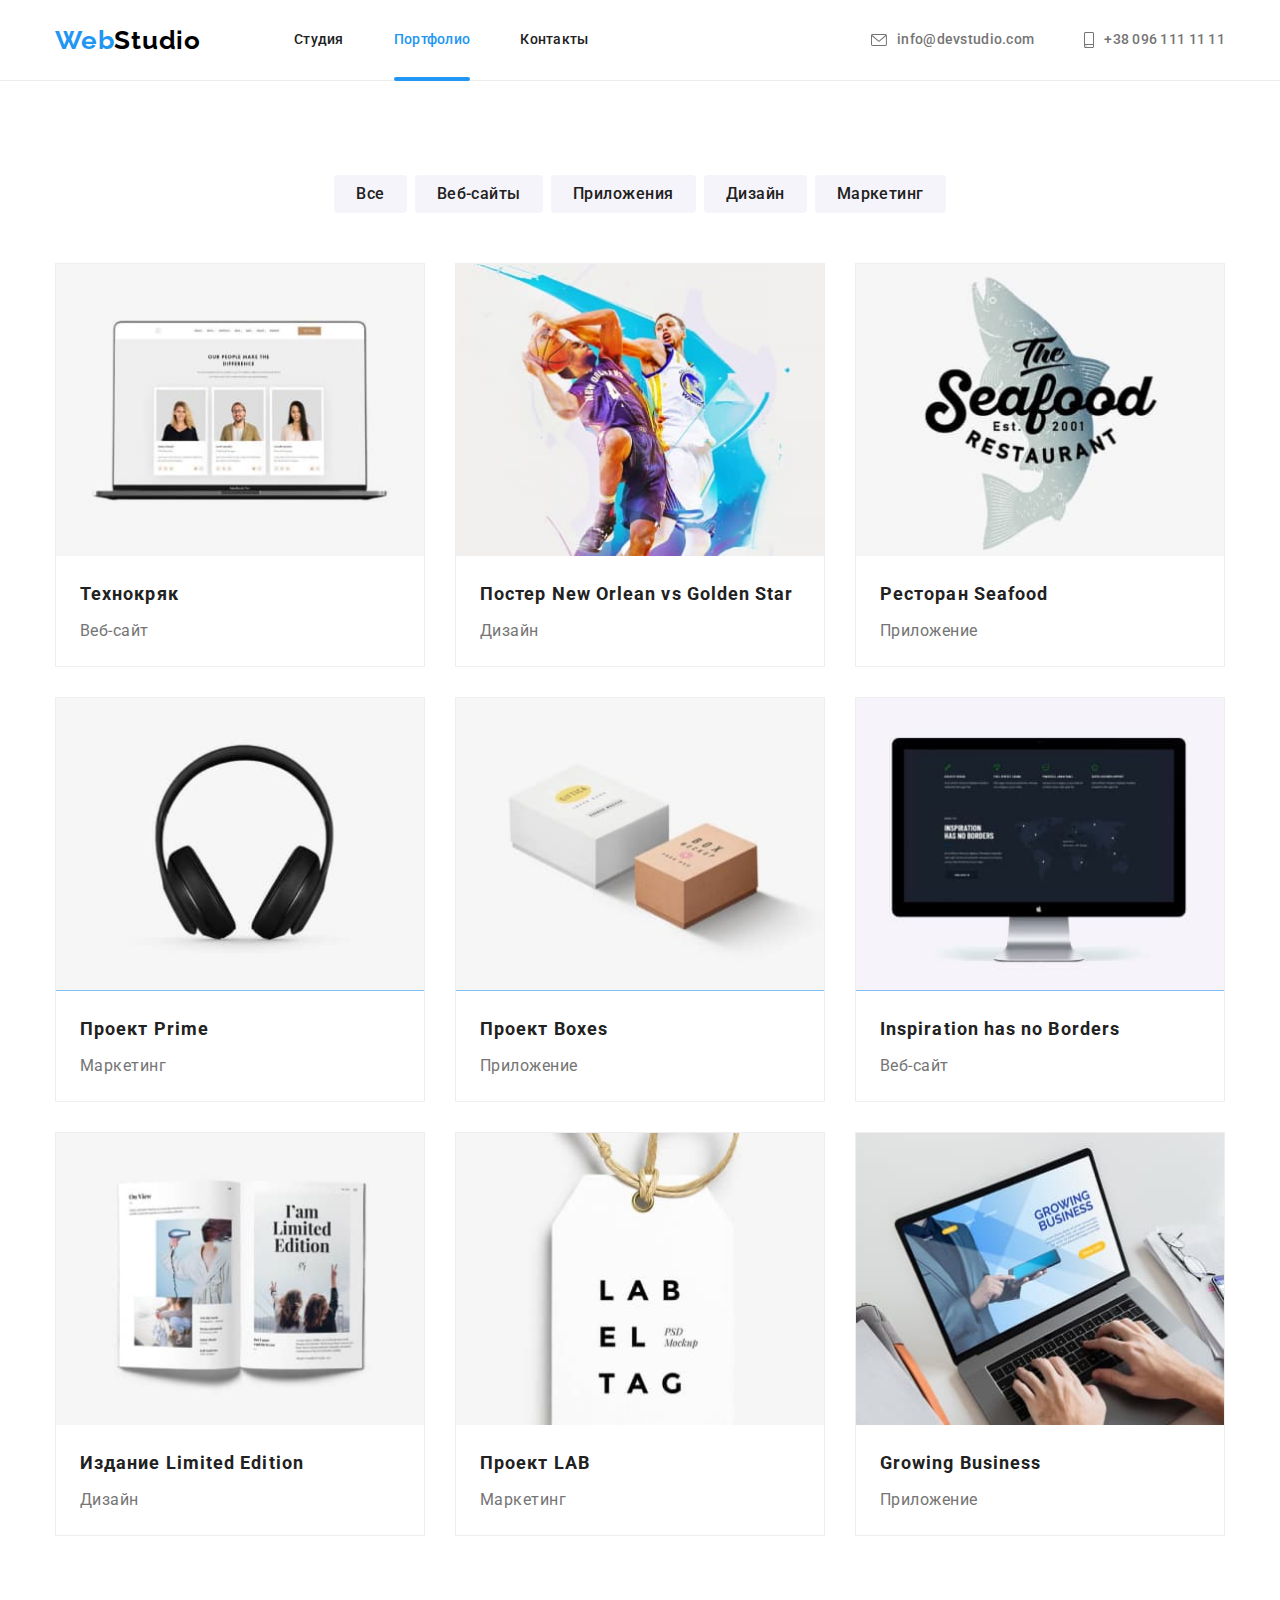
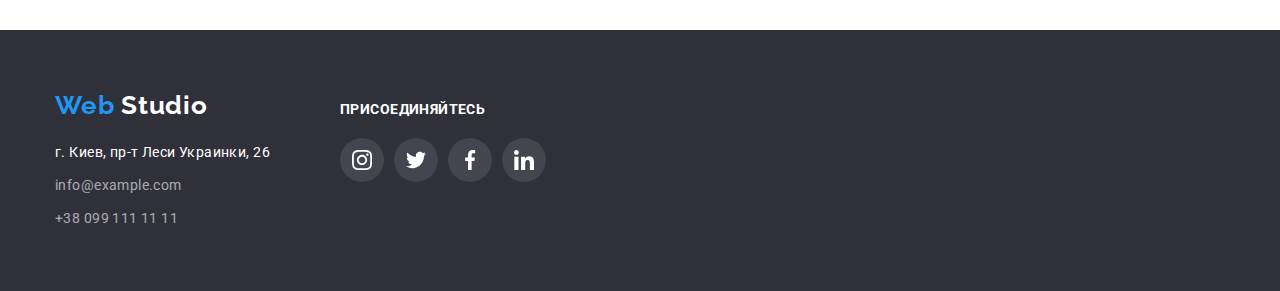
==== portfolio.html @ a2889d7c "домашка 6" ====
<!DOCTYPE html>
<html lang="ru">
  <head>
    <meta charset="UTF-8" />
    <meta http-equiv="X-UA-Compatible" content="IE=edge" />
    <meta name="viewport" content="width=device-width, initial-scale=1.0" />
    <title>Document</title>
    <link rel="preconnect" href="https://fonts.googleapis.com" />
    <link rel="preconnect" href="https://fonts.gstatic.com" crossorigin />
    <link
      href="https://fonts.googleapis.com/css2?family=Raleway:wght@700&family=Roboto:wght@400;500;700;900&display=swap"
      rel="stylesheet"
    />
    <link
      rel="stylesheet"
      href="https://cdnjs.cloudflare.com/ajax/libs/modern-normalize/1.1.0/modern-normalize.min.css"
    />
    <link rel="stylesheet" href="./css/styles.css" />
  </head>
  <body>
    <!--ШАПКА-->
    <header class="header">
      <div class="container">
        <a class="header-link-main link" href=""
          >Web<span class="header-color">Studio</span></a
        >
        <nav class="header-navigation">
          <ul class="header-list list">
            <li class="header-item">
              <a class="header-link link" href="./index.html">Студия</a>
            </li>
            <li class="header-item">
              <a class="header-link link current" href="">Портфолио</a>
            </li>
            <li class="header-item">
              <a class="header-link link" href="">Контакты</a>
            </li>
          </ul>
        </nav>
        <ul class="header-list-contacts list">
          <li>
            <a class="header-link-mail link" href="">
              <svg class="link-mail-icon" width="16" height="12">
                <use href="./img/symbol-defs.svg#icon-envelope-hover"></use>
              </svg>
              info@devstudio.com</a
            >
          </li>
          <li>
            <a class="header-link-tel link" href="">
              <svg class="link-tel-icon" width="10" height="16">
                <use href="./img/symbol-defs.svg#icon-smartphone"></use>
              </svg>
              +38 096 111 11 11</a
            >
          </li>
        </ul>
      </div>
    </header>
    <!--ПОРТФОЛИО-->
    <main>
      <section class="section-portfolio">
        <div class="container">
          <h1 class="visually-hidden">Портфолио</h1>
          <ul class="section-portfolio-list list">
            <li class="section-portfolio-item">
              <button class="section-portfolio-btn" type="button">Все</button>
            </li>
            <li class="section-portfolio-item">
              <button class="section-portfolio-btn" type="button">
                Веб-сайты
              </button>
            </li>
            <li class="section-portfolio-item">
              <button class="section-portfolio-btn" type="button">
                Приложения
              </button>
            </li>
            <li class="section-portfolio-item">
              <button class="section-portfolio-btn" type="button">
                Дизайн
              </button>
            </li>
            <li class="section-portfolio-item">
              <button class="section-portfolio-btn" type="button">
                Маркетинг
              </button>
            </li>
          </ul>
        </div>
        <div class="container">
          <ul class="section-portfolio-list-second list">
            <li class="section-portfolio-item-second">
              <a class="section-portfolio-link link" href="">
                <div class="portfolio-wrap">
                  <img
                    class="section-portfolio-item-photo"
                    src="./img/portfolio-img1.jpg"
                    alt="ноутбук"
                    width="370"
                  />
                  <p class="portfolio-link-text">
                    Ресурс предлагает комплексные предложения с разным уровнем
                    функционала и сервисов. Все это позволит посетителю получить
                    исчерпывающие сведения о компании или частном лице.
                  </p>
                </div>
                <div class="portfolio-name">
                  <h2 class="section-portfolio-title">Технокряк</h2>
                  <p class="section-portfolio-text">Веб-сайт</p>
                </div>
              </a>
            </li>
            <li class="section-portfolio-item-second">
              <a class="section-portfolio-link link" href="">
                <div class="portfolio-wrap">
                  <img
                    class="section-portfolio-item-photo"
                    src="./img/portfolio-img2.jpg"
                    alt="баскетболисты"
                    width="370"
                  />
                  <p class="portfolio-link-text">
                    Ресурс предлагает комплексные предложения с разным уровнем
                    функционала и сервисов. Все это позволит посетителю получить
                    исчерпывающие сведения о компании или частном лице.
                  </p>
                </div>
                <div class="portfolio-name">
                  <h2 class="section-portfolio-title">
                    Постер New Orlean vs Golden Star
                  </h2>
                  <p class="section-portfolio-text">Дизайн</p>
                </div>
              </a>
            </li>

            <li class="section-portfolio-item-second">
              <a class="section-portfolio-link link" href="">
                <div class="portfolio-wrap">
                  <img
                    class="section-portfolio-item-photo"
                    src="./img/portfolio-img3.jpg"
                    alt="название ресторана"
                    width="370"
                  />
                  <p class="portfolio-link-text">
                    Ресурс предлагает комплексные предложения с разным уровнем
                    функционала и сервисов. Все это позволит посетителю получить
                    исчерпывающие сведения о компании или частном лице.
                  </p>
                </div>
                <div class="portfolio-name">
                  <h2 class="section-portfolio-title">Ресторан Seafood</h2>
                  <p class="section-portfolio-text">Приложение</p>
                </div>
              </a>
            </li>
            <li class="section-portfolio-item-second">
              <a class="section-portfolio-link link" href="">
                <div class="portfolio-wrap">
                  <img
                    class="section-portfolio-item-photo"
                    src="./img/portfolio-img4.jpg"
                    alt="наушники"
                    width="370"
                  />
                  <p class="portfolio-link-text">
                    Ресурс предлагает комплексные предложения с разным уровнем
                    функционала и сервисов. Все это позволит посетителю получить
                    исчерпывающие сведения о компании или частном лице.
                  </p>
                </div>
                <div class="portfolio-name">
                  <h2 class="section-portfolio-title">Проект Prime</h2>
                  <p class="section-portfolio-text">Маркетинг</p>
                </div>
              </a>
            </li>
            <li class="section-portfolio-item-second">
              <a class="section-portfolio-link link" href="">
                <div class="portfolio-wrap">
                  <img
                    class="section-portfolio-item-photo"
                    src="./img/portfolio-img5.jpg"
                    alt="коробки"
                    width="370"
                  />
                  <p class="portfolio-link-text">
                    Ресурс предлагает комплексные предложения с разным уровнем
                    функционала и сервисов. Все это позволит посетителю получить
                    исчерпывающие сведения о компании или частном лице.
                  </p>
                </div>
                <div class="portfolio-name">
                  <h2 class="section-portfolio-title">Проект Boxes</h2>
                  <p class="section-portfolio-text">Приложение</p>
                </div>
              </a>
            </li>
            <li class="section-portfolio-item-second">
              <a class="section-portfolio-link link" href="">
                <div class="portfolio-wrap">
                  <img
                    class="section-portfolio-item-photo"
                    src="./img/portfolio-img6.jpg"
                    alt="монитор"
                    width="370"
                  />
                  <p class="portfolio-link-text">
                    Ресурс предлагает комплексные предложения с разным уровнем
                    функционала и сервисов. Все это позволит посетителю получить
                    исчерпывающие сведения о компании или частном лице.
                  </p>
                </div>
                <div class="portfolio-name">
                  <h2 class="section-portfolio-title">
                    Inspiration has no Borders
                  </h2>
                  <p class="section-portfolio-text">Веб-сайт</p>
                </div>
              </a>
            </li>
            <li class="section-portfolio-item-second">
              <a class="section-portfolio-link link" href="">
                <div class="portfolio-wrap">
                  <img
                    class="section-portfolio-item-photo"
                    src="./img/portfolio-img7.jpg"
                    alt="книга"
                    width="370"
                  />
                  <p class="portfolio-link-text">
                    Ресурс предлагает комплексные предложения с разным уровнем
                    функционала и сервисов. Все это позволит посетителю получить
                    исчерпывающие сведения о компании или частном лице.
                  </p>
                </div>
                <div class="portfolio-name">
                  <h2 class="section-portfolio-title">
                    Издание Limited Edition
                  </h2>
                  <p class="section-portfolio-text">Дизайн</p>
                </div>
              </a>
            </li>
            <li class="section-portfolio-item-second">
              <a class="section-portfolio-link link" href="">
                <div class="portfolio-wrap">
                  <img
                    class="section-portfolio-item-photo"
                    src="./img/portfolio-img8.jpg"
                    alt="лейба"
                    width="370"
                  />
                  <p class="portfolio-link-text">
                    Ресурс предлагает комплексные предложения с разным уровнем
                    функционала и сервисов. Все это позволит посетителю получить
                    исчерпывающие сведения о компании или частном лице.
                  </p>
                </div>
                <div class="portfolio-name">
                  <h2 class="section-portfolio-title">Проект LAB</h2>
                  <p class="section-portfolio-text">Маркетинг</p>
                </div>
              </a>
            </li>
            <li class="section-portfolio-item-second">
              <a class="section-portfolio-link link" href="">
                <div class="portfolio-wrap">
                  <img
                    class="section-portfolio-item-photo"
                    src="./img/portfolio-img9.jpg"
                    alt="макбук"
                    width="370"
                  />
                  <p class="portfolio-link-text">
                    Ресурс предлагает комплексные предложения с разным уровнем
                    функционала и сервисов. Все это позволит посетителю получить
                    исчерпывающие сведения о компании или частном лице.
                  </p>
                </div>
                <div class="portfolio-name">
                  <h2 class="section-portfolio-title">Growing Business</h2>
                  <p class="section-portfolio-text">Приложение</p>
                </div>
              </a>
            </li>
          </ul>
        </div>
      </section>
    </main>
    <!--ПОДВАЛ-->
    <footer class="footer">
      <div class="container">
        <div class="footer-left-container">
          <a class="footer-link-main link" href=""
            >Web <span class="footer-color">Studio</span></a
          >
          <address class="footer-address">
            <a
              class="footer-link-address link"
              href="https://goo.gl/maps/H8JGHKrWeRsaUYGS6"
              target="_blank"
              rel="noopener noindex nofollow"
              >г. Киев, пр-т Леси Украинки, 26</a
            >
          </address>
          <ul class="footer-list list">
            <li class="footer-item">
              <a class="footer-link-mail link" href="mailto:info@example.com"
                >info@example.com</a
              >
            </li>
            <li class="footer-item">
              <a class="footer-link-tel link" href="tel:+380991111111"
                >+38 099 111 11 11</a
              >
            </li>
          </ul>
        </div>
        <div>
          <h2 class="footer-title">присоединяйтесь</h2>
          <ul class="footer-soc-list list">
            <li class="footer-soc-item">
              <a href="" class="footer-soc-link">
                <svg class="footer-icon" width="20" height="20">
                  <use href="./img/symbol-defs.svg#icon-instagram"></use>
                </svg>
              </a>
            </li>
            <li class="footer-soc-item">
              <a href="" class="footer-soc-link">
                <svg class="footer-icon" width="20" height="20">
                  <use href="./img/symbol-defs.svg#icon-twitter"></use>
                </svg>
              </a>
            </li>
            <li class="footer-soc-item">
              <a href="" class="footer-soc-link">
                <svg class="footer-icon" width="20" height="20">
                  <use href="./img/symbol-defs.svg#icon-facebook"></use>
                </svg>
              </a>
            </li>
            <li class="footer-soc-item">
              <a href="" class="footer-soc-link">
                <svg class="footer-icon" width="20" height="20">
                  <use href="./img/symbol-defs.svg#icon-linkedin"></use>
                </svg>
              </a>
            </li>
          </ul>
        </div>
      </div>
    </footer>
  </body>
</html>
---- css/styles.css ----
:root {
  --header-color: #2196f3;
  --title-color: #212121;
  --text-color: #757575;
  --time-transition: 250ms cubic-bezier(0.4, 0, 0.2, 1);
}
body {
  font-family: "Roboto", "Raleway", sans-serif;
  color: #000000;
}
img {
  display: block;
  width: 100%;
  height: auto;
}
.link {
  text-decoration: none;
}
.list {
  padding: 0;
  margin: 0;
  list-style: none;
}
.container {
  width: 1200px;
  margin: 0 auto;
  padding-left: 15px;
  padding-right: 15px;
}
img {
  display: block;
}
/* ----------------------ШАПКА-------------------------- */

.header {
  border-bottom: 1px solid #ececec;
}
.header .container {
  display: flex;
  align-items: center;
}
.header-link-main {
  margin-right: 93px;

  font-family: "Raleway";
  font-weight: 700;
  font-size: 26px;
  line-height: 1.19;
  letter-spacing: 0.03em;
  color: var(--header-color);
}
.header-list {
  display: flex;
}
.header-item:not(:last-child) {
  margin-right: 50px;
}
.header-color {
  color: #000000;
}
.header-link {
  padding: 32px 0px;

  position: relative;

  display: block;
  font-weight: 500;
  font-size: 14px;
  line-height: 1.14;
  letter-spacing: 0.02em;
  color: #212121;

  transition: color var(--time-transition);
}
.header-link:hover,
.header-link:focus {
  color: var(--header-color);
}
.current {
  color: var(--header-color);
}
.current::after {
  content: "";

  position: absolute;
  left: 0;
  bottom: -1px;

  display: block;
  width: 100%;
  height: 4px;
  background: #2196f3;
  border-radius: 2px;
}

.header-list-contacts {
  display: flex;
  margin-left: auto;
}
.header-link-mail,
.header-link-tel {
  padding: 32px 0px;
  display: flex;
  justify-content: center;
  align-items: center;

  font-family: "Roboto";
  font-style: normal;
  font-weight: 500;
  font-size: 14px;
  line-height: 1.14;
  letter-spacing: 0.02em;
  color: #757575;

  transition: color var(--time-transition);
}
.link-mail-icon {
  fill: currentColor;
  margin-right: 10px;
}
.header-link-tel {
  margin-left: 50px;
}
.link-tel-icon {
  fill: currentColor;
  margin-right: 10px;
}
.header-link-tel:hover,
.header-link-tel:focus {
  color: var(--header-color);
}
.header-link-mail:hover,
.header-link-mail:focus {
  color: var(--header-color);
}
/* -------------------ЗАКАЗ УСЛУГ------------------ */
.section-service {
  background-color: #2f303a;
  text-align: center;
  padding-top: 200px;
  padding-bottom: 200px;
  background-image: linear-gradient(
      rgba(47, 48, 58, 0.4),
      rgba(47, 48, 58, 0.4)
    ),
    url(../img/hero-bg.jpg);
  background-repeat: no-repeat;
  background-size: cover;
  max-width: 1600px;
  margin: 0 auto;
  background-position: center;
}
.section-service-title {
  margin-top: 0;
  margin-bottom: 30px;
  margin-left: auto;
  margin-right: auto;
  width: 696px;

  font-weight: 900;
  font-size: 44px;
  line-height: 1.36;
  letter-spacing: 0.06em;
  text-transform: uppercase;
  color: #ffffff;
}

.section-service-btn {
  border-radius: 4px;
  padding: 10px 32px;

  font-family: "Roboto";
  font-style: normal;
  font-weight: 700;
  font-size: 16px;
  line-height: 1.88;
  align-items: center;
  letter-spacing: 0.06em;
  cursor: pointer;
  color: #ffffff;
  background-color: #2196f3;

  transition: background-color var(--time-transition);
}
.section-service-btn:hover {
  background-color: #188ce8;
}
/* -----------------------СФЕРА ДЕЯТЕЛЬНОСТИ------------------------ */
.visually-hidden {
  position: absolute;
  width: 1px;
  height: 1px;
  margin: -1px;
  border: 0;
  padding: 0;
  white-space: nowarp;
  clip-path: insert(100%);
  clip: rect(0 0 0 0);
  overflow: hidden;
}
.section-reality {
  padding: 94px 0px;
}
.section-reality-list {
  display: flex;
}
.container-icon {
  width: 270px;
  height: 120px;
  background-color: #f5f4fa;
  border-radius: 4px;
  display: flex;
  justify-content: center;
  align-items: center;
  margin-bottom: 30px;
}
.section-reality-title {
  margin-top: 0px;
  margin-bottom: 10px;

  font-weight: 700;
  font-size: 14px;
  line-height: 1.14;
  letter-spacing: 0.03em;
  text-transform: uppercase;
  color: var(--title-color);
}
.section-reality-item {
  width: 270px;
}
.section-reality-item:not(:last-child) {
  margin-right: 30px;
}
.section-reality-text {
  margin-top: 0px;
  margin-bottom: 0px;

  font-size: 14px;
  line-height: 1.71;
  letter-spacing: 0.03em;
  color: var(--text-color);
}
/* ------------------ЧЕМ ЗАНИМАЮТСЯ-------------------------- */
.section-class {
  padding-bottom: 94px;
}
.section-class-list {
  display: flex;
  justify-content: center;
}
.section-class-item {
  position: relative;
}

.section-class-item:not(:last-child) {
  margin-right: 30px;
}
.section-class-title {
  margin-top: 0;
  margin-bottom: 50px;

  font-weight: 700;
  font-size: 36px;
  line-height: 1.17;
  text-align: center;
  letter-spacing: 0.03em;
  color: var(--title-color);
}
.class-title-second {
  position: absolute;
  bottom: 0;
  height: 70px;
  width: 100%;
  background-color: rgba(47, 48, 58, 0.8);

  font-weight: 700;
  font-size: 14px;
  line-height: 1.14;
  text-align: center;
  letter-spacing: 0.03em;
  text-transform: uppercase;
  margin-top: 0;
  margin-bottom: 0;
  padding: 27px;

  color: #ffffff;
}
/* --------------------КОМАНДА------------------------------- */
.section-team {
  background-color: #f5f4fa;
  padding: 94px 0px;
}
.section-team-title {
  margin-top: 0;
  margin-bottom: 50px;

  font-weight: 700;
  font-size: 36px;
  line-height: 1.17;
  text-align: center;
  letter-spacing: 0.03em;
  color: var(--title-color);
}
.section-team-list {
  display: flex;
  flex-wrap: wrap;
  margin-left: -30px;
}
.section-team-item {
  width: calc(100% / 4 - 30px);
  margin-left: 30px;
  background: #ffffff;
  box-shadow: 0px 1px 3px rgba(0, 0, 0, 0.12), 0px 1px 1px rgba(0, 0, 0, 0.14),
    0px 2px 1px rgba(0, 0, 0, 0.2);
  border-radius: 0px 0px 4px 4px;
}
.section-team-item-photo {
  display: block;
}
.team-name {
  padding: 30px 0px;
}
.section-team-title-second {
  margin-top: 0;
  margin-bottom: 10px;

  font-weight: 500;
  font-size: 16px;
  line-height: 1.19;
  text-align: center;
  letter-spacing: 0.03em;
  color: var(--title-color);
}
.section-team-text {
  margin-top: 0px;
  margin-bottom: 0px;
  font-size: 16px;
  line-height: 1.19;
  text-align: center;
  letter-spacing: 0.03em;
  color: var(--text-color);
  margin-bottom: 16px;
}
.team-soc-list {
  display: flex;
  justify-content: center;
}
.team-soc-item + .team-soc-item {
  margin-left: 10px;
}
.team-soc-link {
  width: 44px;
  height: 44px;
  border-radius: 50%;
  display: flex;
  justify-content: center;
  align-items: center;
  color: #afb1b8;

  transition: background-color var(--time-transition),
    color var(--time-transition);
}
.team-soc-icon {
  fill: currentColor;
}
.team-soc-link:focus,
.team-soc-link:hover {
  background-color: #2196f3;
  color: #ffffff;
}

/* --------------------КЛИЕНТЫ------------------------------ */
.section-clients {
  padding-top: 94px;
  padding-bottom: 94px;
}
.section-clients-title {
  margin-top: 0;
  margin-bottom: 50px;

  font-weight: 700;
  font-size: 36px;
  line-height: 1.17;
  text-align: center;
  letter-spacing: 0.03em;
}
.section-clients-list {
  display: flex;
  justify-content: center;
  align-items: center;
  color: #afb1b8;
}

.section-clients-link {
  display: flex;
  justify-content: center;
  align-items: center;
  width: 170px;
  height: 92px;
  border-radius: 4px;
  border: 1px solid #afb1b8;
  color: #afb1b8;

  transition: color var(--time-transition), border var(--time-transition);
}
.section-clients-icon {
  fill: currentColor;
}
.section-clients-link:focus,
.section-clients-link:hover {
  color: #2196f3;
  border: 1px solid #2196f3;
}
.section-clients-item:not(:last-child) {
  margin-right: 30px;
}

/* ------------------------------ПОДВАЛ----------------------------- */
.footer {
  background-color: #2f303a;
  padding-top: 60px;
  padding-bottom: 60px;
}
.footer .container {
  display: flex;
}
.footer-link-main {
  display: block;
  margin-top: 0px;
  margin-bottom: 20px;

  font-family: "Raleway";
  font-weight: 700;
  font-size: 26px;
  line-height: 1.19;
  letter-spacing: 0.03em;
  color: #2196f3;
}
.footer-color {
  color: #ffffff;
}
.footer-link-address {
  display: block;
  margin-bottom: 9px;

  font-weight: 400;
  font-size: 14px;
  line-height: 1.71;
  letter-spacing: 0.03em;
  font-style: normal;
  color: #ffffff;
}
.footer-link-mail {
  display: block;
  margin-bottom: 9px;
  font-weight: 400;
  font-size: 14px;
  line-height: 1.71;
  letter-spacing: 0.03em;
  color: rgba(255, 255, 255, 0.6);
}
.footer-link-tel {
  font-weight: 400;
  font-size: 14px;
  line-height: 1.71;
  letter-spacing: 0.03em;
  color: rgba(255, 255, 255, 0.6);
}
.footer-title {
  margin-top: 12;
  margin-bottom: 20px;

  font-weight: 700;
  font-size: 14px;
  line-height: 1.14;
  letter-spacing: 0.03em;
  text-transform: uppercase;
  color: #ffffff;
}
.footer-left-container {
  margin-right: 70px;
}
.footer-soc-list {
  display: flex;
}
.footer-soc-link {
  width: 44px;
  height: 44px;
  border-radius: 50%;
  display: flex;
  justify-content: center;
  align-items: center;
  background-color: rgba(255, 255, 255, 0.1);
  color: #ffffff;

  transition: background-color var(--time-transition);
}
.footer-icon {
  fill: currentColor;
}
.footer-soc-item + .footer-soc-item {
  margin-left: 10px;
}
.footer-soc-link:focus,
.footer-soc-link:hover {
  background-color: #2196f3;
}
/* ----------------------------------ПОРТФОЛИО---------------------------------- */
.section-portfolio {
  padding: 94px 0px;
}
.section-portfolio-list {
  display: flex;
  justify-content: center;
  margin-bottom: 50px;
}
.section-portfolio-item:not(:last-child) {
  margin-right: 8px;
}
.section-portfolio-btn {
  padding: 6px 22px;

  font-family: "Roboto";
  font-style: normal;
  font-weight: 500;
  font-size: 16px;
  line-height: 1.62;
  text-align: center;
  letter-spacing: 0.03em;
  cursor: pointer;
  color: #212121;
  background: #f5f4fa;
  border-radius: 4px;
  border: #f5f4fa;

  transition: box-shadow var(--time-transition),
    background-color var(--time-transition), color var(--time-transition);
}
.section-portfolio-btn:hover,
.section-portfolio-btn:focus {
  color: #ffffff;
  background-color: #2196f3;
  box-shadow: 0px 3px 1px rgba(0, 0, 0, 0.1), 0px 1px 2px rgba(0, 0, 0, 0.08),
    0px 2px 2px rgba(0, 0, 0, 0.12);
}
.portfolio-wrap {
  position: relative;
  overflow: hidden;
}
.portfolio-link-text {
  position: absolute;
  top: 0;
  height: 100%;
  background-color: rgba(33, 150, 243, 0.9);

  font-weight: 400;
  font-size: 18px;
  line-height: 1.6;
  letter-spacing: 0.03em;
  margin-top: 0;
  margin-bottom: 0;
  padding: 63px 24px;

  color: #ffffff;

  transform: translateY(100%);
  transition: transform var(--time-transition);
}
.section-portfolio-item-second:hover .portfolio-link-text {
  transform: translateY(0%);
}
.section-portfolio-list-second {
  display: flex;
  flex-wrap: wrap;
  margin-left: -30px;
  margin-bottom: -30px;
}
.section-portfolio-item-second {
  width: calc(100% / 3 - 30px);
  margin-left: 30px;
  margin-bottom: 30px;
  background: #ffffff;
  border: 1px solid #eeeeee;
  box-sizing: border-box;
  transition: box-shadow var(--time-transition);
}
.section-portfolio-item-second:focus,
.section-portfolio-item-second:hover {
  box-shadow: 0px 1px 1px rgba(0, 0, 0, 0.12), 0px 4px 4px rgba(0, 0, 0, 0.06),
    1px 4px 6px rgba(0, 0, 0, 0.16);
}

.section-portfolio-item-photo {
  display: block;
}
.portfolio-name {
  padding: 20px 24px;
}
.section-portfolio-title {
  margin-top: 0;
  margin-bottom: 4px;

  font-weight: 700;
  font-size: 18px;
  line-height: 2;
  letter-spacing: 0.06em;
  color: var(--title-color);
}
.section-portfolio-text {
  margin-top: 0px;
  margin-bottom: 0px;

  font-size: 16px;
  line-height: 1.88;
  letter-spacing: 0.03em;
  color: var(--text-color);
}
/* -----------------------------------МОДАЛЬНОЕ ОКНО---------------------------------- */
.backdrop {
  position: fixed;
  top: 0;
  width: 100%;
  height: 100%;
  background-color: rgba(0, 0, 0, 0.2);

  transition: opacity var(--time-transition), visibility var(--time-transition);
}
.backdrop.is-hidden .modal {
  transform: scale(0.5) rotate(-360deg);
}
.modal {
  width: 528px;
  height: 581px;
  position: absolute;
  top: 50%;
  left: 50%;

  transition: scale var(--time-transition), rotate var(--time-transition);
  transform: translate(-50%, -50%) scale(1) rotate(0);

  background: #ffffff;
  box-shadow: 0px 1px 3px rgba(0, 0, 0, 0.12), 0px 1px 1px rgba(0, 0, 0, 0.14),
    0px 2px 1px rgba(0, 0, 0, 0.2);
  border-radius: 4px;
}
.modal-close-btn {
  position: absolute;
  top: 8px;
  right: 8px;
  background: #ffffff;
  border: 1px solid rgba(0, 0, 0, 0.1);
  box-sizing: border-box;
  padding: 6px;
  margin: 0;
  border-radius: 50%;
  cursor: pointer;
}
.modal-icon {
  display: block;
}
.is-hidden {
  opacity: 0;
  pointer-events: none;
  visibility: hidden;
}
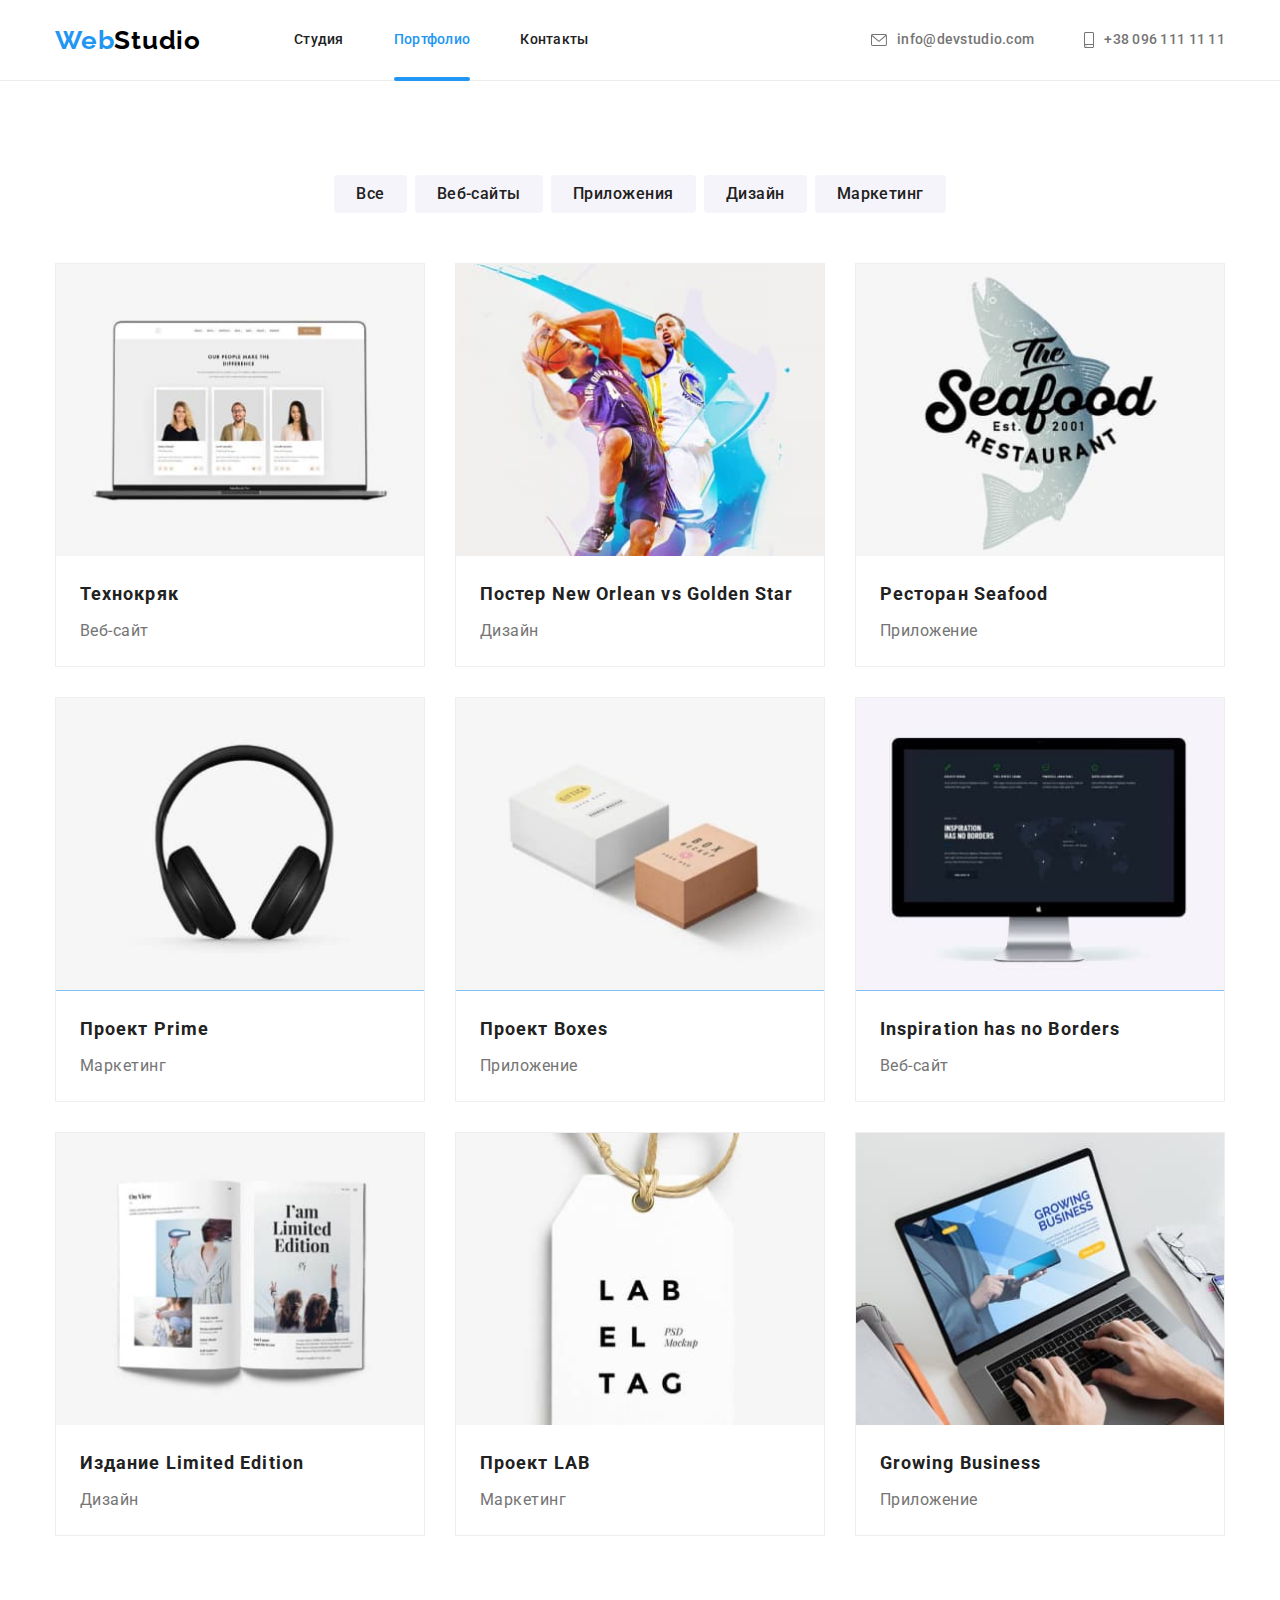
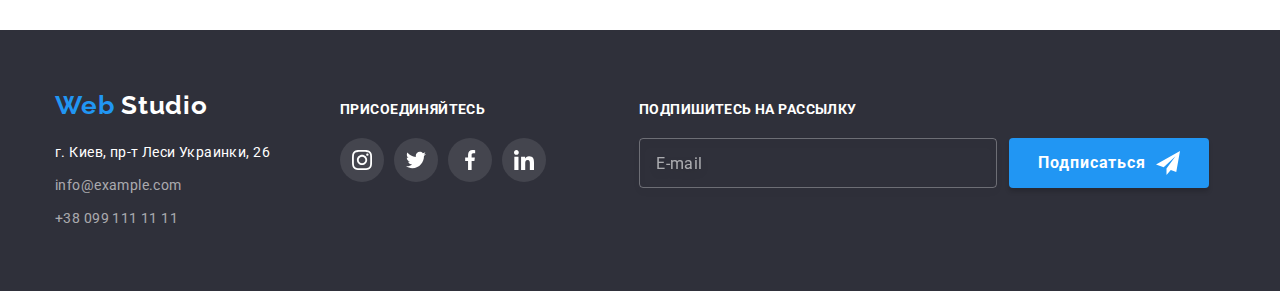
==== commit 3e7412bf: "сделал футер и немного модалки" ====
--- a/portfolio.html
+++ b/portfolio.html
@@ -352,6 +352,18 @@
             </li>
           </ul>
         </div>
+        <div class="footer-right-container">
+          <h2 class="footer-title-second">Подпишитесь на рассылку</h2>
+          <form class="footer-form">
+            <input type="mail" class="footer-input" placeholder="E-mail" />
+            <button type="submit" class="footer-button">
+              Подписаться
+              <svg class="footer-icon-second" width="24" height="24">
+                <use href="./img/symbol-defs.svg#icon-icon-send"></use>
+              </svg>
+            </button>
+          </form>
+        </div>
       </div>
     </footer>
   </body>
--- a/css/styles.css
+++ b/css/styles.css
@@ -179,6 +179,7 @@
   cursor: pointer;
   color: #ffffff;
   background-color: #2196f3;
+  border-color: transparent;
 
   transition: background-color var(--time-transition);
 }
@@ -470,7 +471,6 @@
   margin-top: 12;
   margin-bottom: 20px;
 
-  font-weight: 700;
   font-size: 14px;
   line-height: 1.14;
   letter-spacing: 0.03em;
@@ -504,6 +504,65 @@
 .footer-soc-link:focus,
 .footer-soc-link:hover {
   background-color: #2196f3;
+}
+.footer-right-container {
+  margin-left: 93px;
+}
+.footer-title-second {
+  margin-top: 12px;
+  margin-bottom: 20px;
+  font-size: 14px;
+  line-height: 1.14;
+  letter-spacing: 0.03em;
+  text-transform: uppercase;
+
+  color: #ffffff;
+}
+.footer-form {
+  display: flex;
+}
+.footer-input {
+  width: 358px;
+  height: 50px;
+  padding-left: 16px;
+  margin-right: 12px;
+  border: 1px solid rgba(255, 255, 255, 0.3);
+  box-sizing: border-box;
+  filter: drop-shadow(0px 4px 4px rgba(0, 0, 0, 0.15));
+  border-radius: 4px;
+  background-color: transparent;
+  color: #ffffff;
+}
+.footer-input::placeholder {
+  font-size: 16px;
+  line-height: 1.25;
+  align-items: center;
+  letter-spacing: 0.03em;
+
+  color: rgba(255, 255, 255, 0.6);
+}
+.footer-button {
+  display: flex;
+  justify-content: center;
+
+  width: 200px;
+  height: 50px;
+  font-weight: 700;
+  font-size: 16px;
+  line-height: 1.88;
+  align-items: center;
+  text-align: center;
+  letter-spacing: 0.06em;
+  border-color: transparent;
+  padding: 0;
+
+  color: #ffffff;
+  background-color: #2196f3;
+  box-shadow: 0px 4px 4px rgba(0, 0, 0, 0.15);
+  border-radius: 4px;
+}
+.footer-icon-second {
+  margin-left: 10px;
 }
 /* ----------------------------------ПОРТФОЛИО---------------------------------- */
 .section-portfolio {
@@ -634,6 +693,7 @@
   position: absolute;
   top: 50%;
   left: 50%;
+  padding: 40px;
 
   transition: scale var(--time-transition), rotate var(--time-transition);
   transform: translate(-50%, -50%) scale(1) rotate(0);
@@ -663,3 +723,52 @@
   pointer-events: none;
   visibility: hidden;
 }
+
+.modal-title {
+  margin-top: 0;
+  margin-bottom: 12px;
+  font-size: 20px;
+  line-height: 1.15;
+  text-align: center;
+  letter-spacing: 0.03em;
+
+  color: #212121;
+}
+.modal-label {
+  font-size: 12px;
+  line-height: 1.17;
+  letter-spacing: 0.01em;
+  margin-bottom: 4px;
+
+  display: block;
+
+  color: #757575;
+}
+.modal-input {
+  width: 100%;
+  height: 40px;
+  border: 1px solid rgba(33, 33, 33, 0.2);
+  box-sizing: border-box;
+  border-radius: 4px;
+  margin-bottom: 10px;
+  padding: 0;
+}
+.modal-text {
+  width: 100%;
+  height: 120px;
+  border: 1px solid rgba(33, 33, 33, 0.2);
+  box-sizing: border-box;
+  border-radius: 4px;
+  padding: 12px 16px;
+  resize: none;
+}
+.modal-text::placeholder {
+  font-size: 12px;
+  line-height: 1.17;
+  letter-spacing: 0.01em;
+
+  color: rgba(117, 117, 117, 0.5);
+}
+.modal-btn {
+  display: block;
+}
